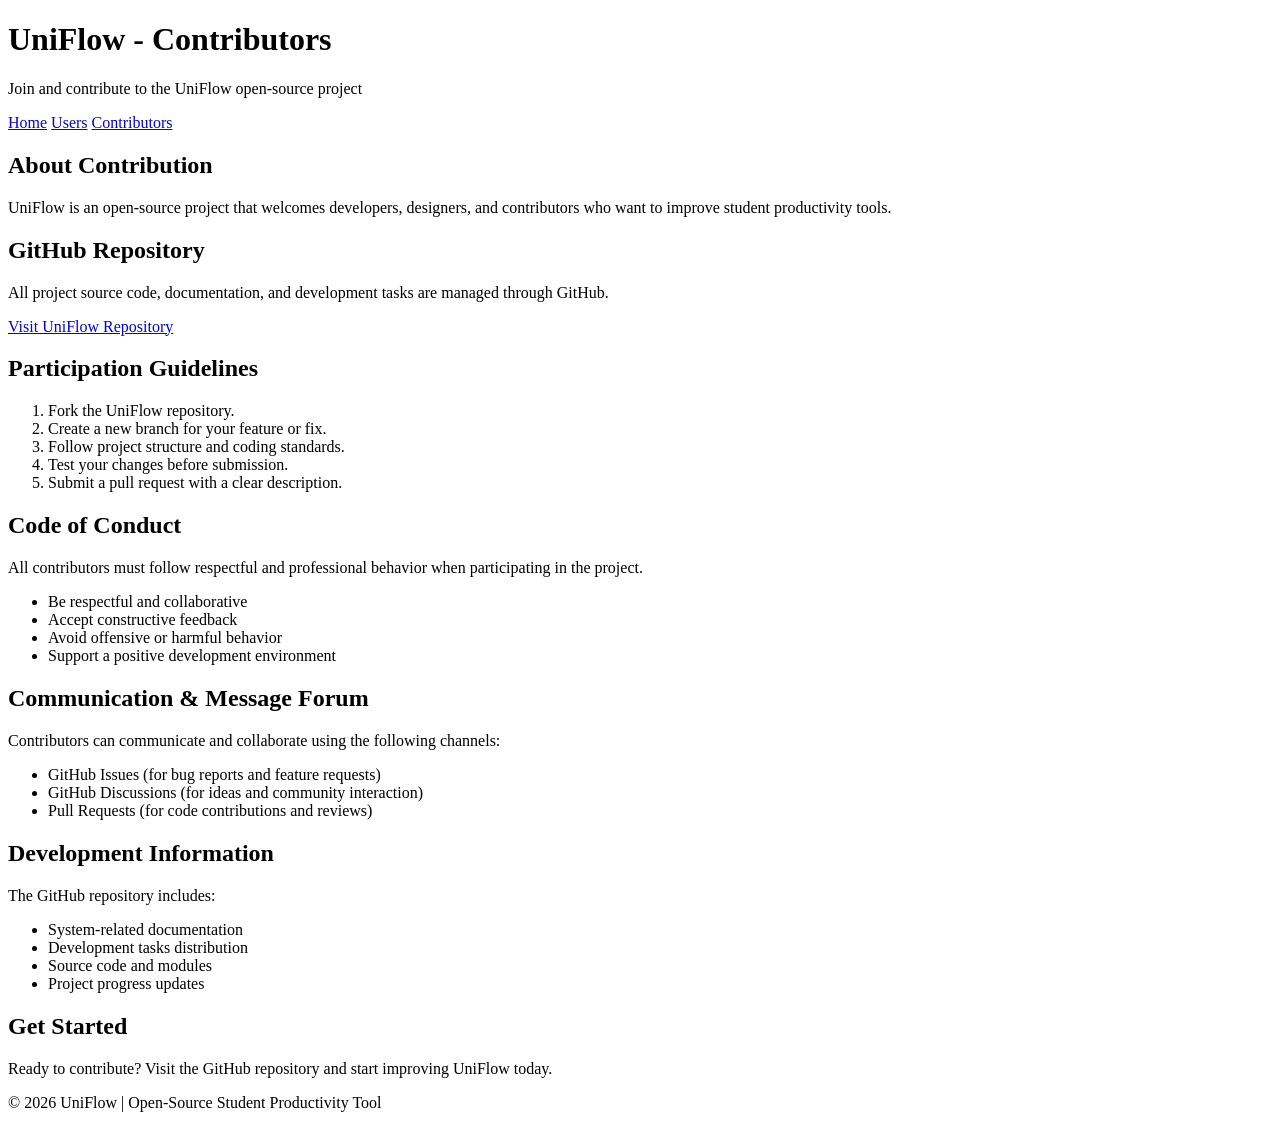
==== contributors.html @ df402d20 "Add contributors page for UniFlow project This HTML file serves as the contributors page for the Uni" ====
<!DOCTYPE html>
<html lang="en">
<head>
  <meta charset="UTF-8" />
  <meta name="viewport" content="width=device-width, initial-scale=1.0" />
  <title>UniFlow - Contributors Page</title>
  <link rel="stylesheet" href="style.css" />
</head>
<body>
  <header>
    <h1>UniFlow - Contributors</h1>
    <p>Join and contribute to the UniFlow open-source project</p>
    <nav>
      <a href="index.html">Home</a>
      <a href="users.html">Users</a>
      <a href="contributors.html">Contributors</a>
    </nav>
  </header>

  <main>
    <section>
      <h2>About Contribution</h2>
      <p>
        UniFlow is an open-source project that welcomes developers, designers,
        and contributors who want to improve student productivity tools.
      </p>
    </section>

    <section>
      <h2>GitHub Repository</h2>
      <p>
        All project source code, documentation, and development tasks are managed through GitHub.
      </p>
      <a href="https://github.com/your-username/UniFlow" target="_blank">
        Visit UniFlow Repository
      </a>
    </section>

    <section>
      <h2>Participation Guidelines</h2>
      <ol>
        <li>Fork the UniFlow repository.</li>
        <li>Create a new branch for your feature or fix.</li>
        <li>Follow project structure and coding standards.</li>
        <li>Test your changes before submission.</li>
        <li>Submit a pull request with a clear description.</li>
      </ol>
    </section>

    <section>
      <h2>Code of Conduct</h2>
      <p>
        All contributors must follow respectful and professional behavior when
        participating in the project.
      </p>
      <ul>
        <li>Be respectful and collaborative</li>
        <li>Accept constructive feedback</li>
        <li>Avoid offensive or harmful behavior</li>
        <li>Support a positive development environment</li>
      </ul>
    </section>

    <section>
      <h2>Communication & Message Forum</h2>
      <p>
        Contributors can communicate and collaborate using the following channels:
      </p>
      <ul>
        <li>GitHub Issues (for bug reports and feature requests)</li>
        <li>GitHub Discussions (for ideas and community interaction)</li>
        <li>Pull Requests (for code contributions and reviews)</li>
      </ul>
    </section>

    <section>
      <h2>Development Information</h2>
      <p>
        The GitHub repository includes:
      </p>
      <ul>
        <li>System-related documentation</li>
        <li>Development tasks distribution</li>
        <li>Source code and modules</li>
        <li>Project progress updates</li>
      </ul>
    </section>

    <section>
      <h2>Get Started</h2>
      <p>
        Ready to contribute? Visit the GitHub repository and start improving UniFlow today.
      </p>
    </section>
  </main>

  <footer>
    <p>© 2026 UniFlow | Open-Source Student Productivity Tool</p>
  </footer>
</body>
</html>
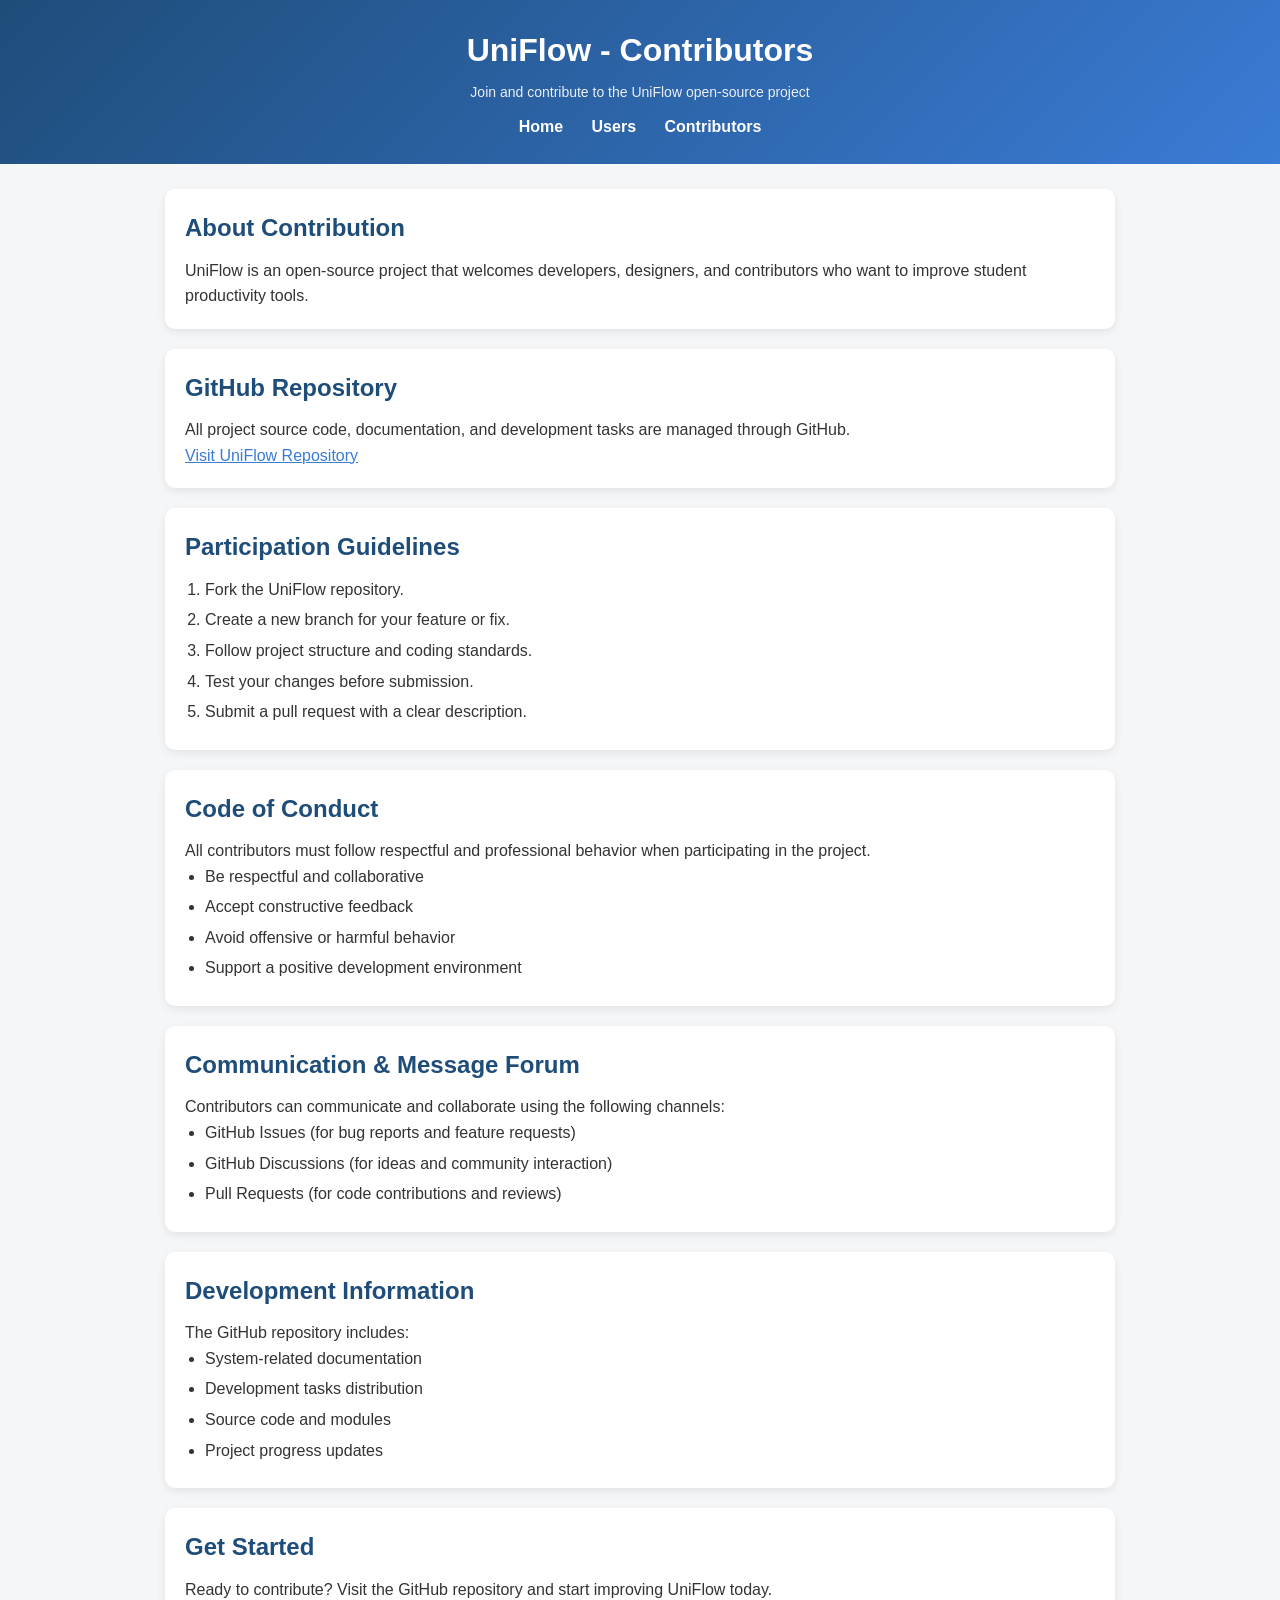
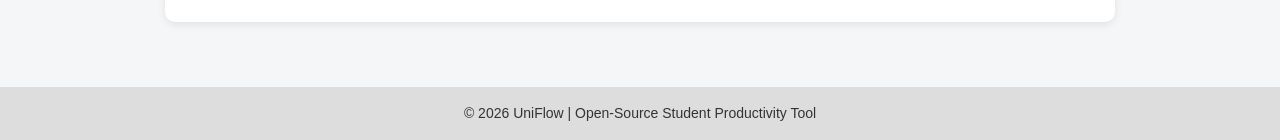
==== commit 20055d45: "Github link updated in all html files" ====
--- a/contributors.html
+++ b/contributors.html
@@ -31,7 +31,7 @@
       <p>
         All project source code, documentation, and development tasks are managed through GitHub.
       </p>
-      <a href="https://github.com/your-username/UniFlow" target="_blank">
+      <a href="https://github.com/mohamed-mahdi/UniFlow" target="_blank">
         Visit UniFlow Repository
       </a>
     </section>
--- a/style.css
+++ b/style.css
@@ -0,0 +1,112 @@
+/* Reset some default styles */
+* {
+  margin: 0;
+  padding: 0;
+  box-sizing: border-box;
+}
+
+/* Body styling */
+body {
+  font-family: Arial, sans-serif;
+  background-color: #f4f6f8;
+  color: #333;
+  line-height: 1.6;
+}
+
+/* Header */
+header {
+  background: linear-gradient(135deg, #1f4d7a, #3a7bd5);
+  color: white;
+  padding: 25px;
+  text-align: center;
+}
+
+header h1 {
+  margin-bottom: 5px;
+}
+
+header p {
+  font-size: 14px;
+  opacity: 0.9;
+}
+
+/* Navigation */
+nav {
+  margin-top: 10px;
+}
+
+nav a {
+  color: white;
+  margin: 0 12px;
+  text-decoration: none;
+  font-weight: bold;
+  transition: 0.3s;
+}
+
+nav a:hover {
+  text-decoration: underline;
+  opacity: 0.8;
+}
+
+/* Main content */
+main {
+  padding: 25px;
+  max-width: 1000px;
+  margin: auto;
+}
+
+/* Sections */
+section {
+  background: white;
+  margin-bottom: 20px;
+  padding: 20px;
+  border-radius: 10px;
+  box-shadow: 0 3px 8px rgba(0, 0, 0, 0.08);
+}
+
+/* Section titles */
+section h2 {
+  margin-bottom: 10px;
+  color: #1f4d7a;
+}
+
+/* Lists */
+ul, ol {
+  margin-left: 20px;
+}
+
+li {
+  margin-bottom: 5px;
+}
+
+/* Links */
+a {
+  color: #3a7bd5;
+}
+
+a:hover {
+  text-decoration: underline;
+}
+
+/* Buttons (optional if you add later) */
+button {
+  background-color: #3a7bd5;
+  color: white;
+  border: none;
+  padding: 10px 15px;
+  border-radius: 5px;
+  cursor: pointer;
+}
+
+button:hover {
+  background-color: #2f63b3;
+}
+
+/* Footer */
+footer {
+  text-align: center;
+  padding: 15px;
+  background: #ddd;
+  margin-top: 20px;
+  font-size: 14px;
+}
